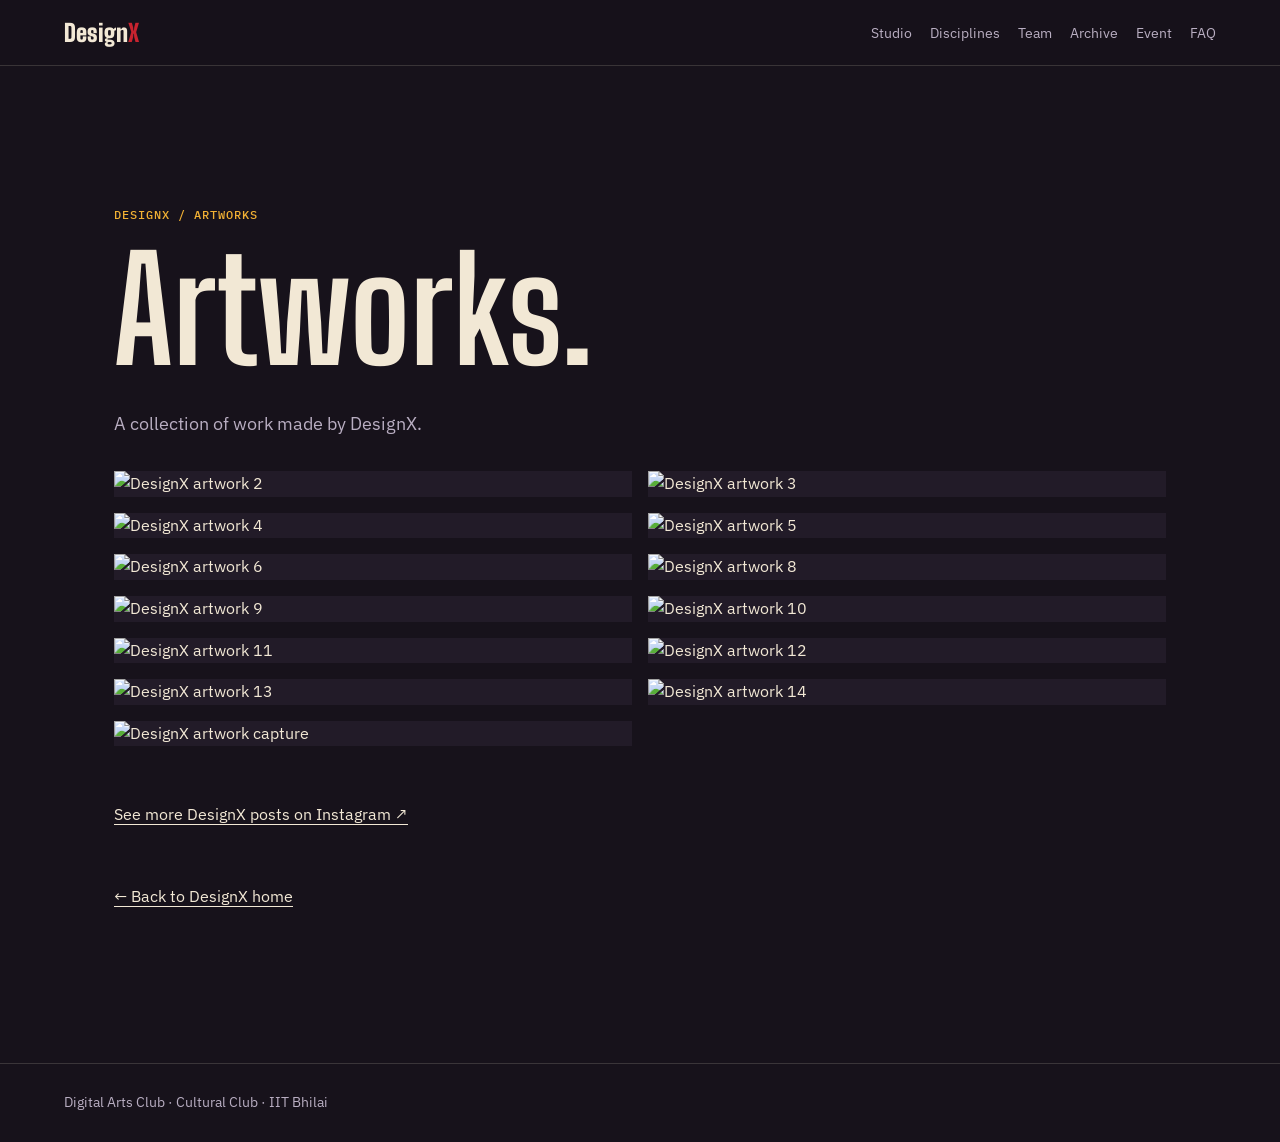
==== archive.html @ 1ffbacb4 "Add files via upload" ====
<!doctype html>
<html lang="en">
<head><meta charset="UTF-8"><meta name="viewport" content="width=device-width, initial-scale=1"><title>Archive | DesignX</title><link rel="preconnect" href="https://fonts.googleapis.com"><link rel="preconnect" href="https://fonts.gstatic.com" crossorigin><link href="https://fonts.googleapis.com/css2?family=Big+Shoulders+Display:wght@600;800;900&family=IBM+Plex+Sans:wght@400;500;600&family=IBM+Plex+Mono:wght@500&display=swap" rel="stylesheet"><link rel="stylesheet" href="pages.css"></head>
<body><header class="site-header"><a class="brand" href="desinx%20(1).html">Design<span class="x">X</span></a><nav class="nav" aria-label="Primary"><a href="studio.html">Studio</a><a href="disciplines.html">Disciplines</a><a href="team.html">Team</a><a href="archive.html">Archive</a><a href="event.html">Event</a><a href="faq.html">FAQ</a></nav></header><main><p class="eyebrow">DesignX / Artworks</p><h1>Artworks.</h1><p class="intro">A collection of work made by DesignX.</p><div class="image-grid"><article class="image-card"><img src="images/Artworks/2.PNG" alt="DesignX artwork 2"></article><article class="image-card"><img src="images/Artworks/3.PNG" alt="DesignX artwork 3"></article><article class="image-card"><img src="images/Artworks/4.PNG" alt="DesignX artwork 4"></article><article class="image-card"><img src="images/Artworks/5.PNG" alt="DesignX artwork 5"></article><article class="image-card"><img src="images/Artworks/6.PNG" alt="DesignX artwork 6"></article><article class="image-card"><img src="images/Artworks/8.PNG" alt="DesignX artwork 8"></article><article class="image-card"><img src="images/Artworks/9.PNG" alt="DesignX artwork 9"></article><article class="image-card"><img src="images/Artworks/10.PNG" alt="DesignX artwork 10"></article><article class="image-card"><img src="images/Artworks/11.PNG" alt="DesignX artwork 11"></article><article class="image-card"><img src="images/Artworks/12.PNG" alt="DesignX artwork 12"></article><article class="image-card"><img src="images/Artworks/13.PNG" alt="DesignX artwork 13"></article><article class="image-card"><img src="images/Artworks/14.PNG" alt="DesignX artwork 14"></article><article class="image-card"><img src="images/Artworks/Capture.PNG" alt="DesignX artwork capture"></article></div><a class="back" href="https://www.instagram.com/designx_iitbhilai/" target="_blank" rel="noopener">See more DesignX posts on Instagram ↗</a><br><a class="back" href="desinx%20(1).html">← Back to DesignX home</a></main><footer class="site-footer">Digital Arts Club · Cultural Club · IIT Bhilai</footer></body>
</html>
---- pages.css ----
:root {
  --ink: #17121b;
  --ink-2: #221b28;
  --paper: #f2e8d5;
  --red: #c8232f;
  --sun: #f2b134;
  --dim: #b9aec2;
  --display: "Big Shoulders Display", sans-serif;
  --body: "IBM Plex Sans", sans-serif;
  --mono: "IBM Plex Mono", monospace;
}
* { box-sizing: border-box; }
html, body { margin: 0; min-height: 100%; background: var(--ink); color: var(--paper); }
body { font-family: var(--body); line-height: 1.6; }
a { color: inherit; }
.site-header { position: sticky; top: 0; z-index: 2; display: flex; align-items: center; justify-content: space-between; gap: 28px; padding: 18px 5vw; background: rgba(23, 18, 27, .96); border-bottom: 1px solid rgba(242, 232, 213, .16); }
.brand { font: 900 1.5rem var(--display); text-decoration: none; white-space: nowrap; }
.brand .x { color: var(--red); }
.nav { display: flex; flex-wrap: wrap; justify-content: flex-end; gap: 18px; font-size: .9rem; }
.nav a { text-decoration: none; color: var(--dim); }
.nav a:hover, .nav a:focus-visible, .back:hover, .back:focus-visible { color: var(--sun); }
main { max-width: 1180px; margin: 0 auto; padding: 10vw 5vw 12vw; }
.eyebrow { color: var(--sun); font: 500 .78rem var(--mono); letter-spacing: .08em; text-transform: uppercase; }
h1, h2, h3 { margin: 0; font-family: var(--display); line-height: 1; }
h1 { max-width: 10ch; margin-top: 16px; font-size: clamp(4rem, 13vw, 9rem); }
h2 { margin-top: 68px; font-size: clamp(2rem, 5vw, 3.6rem); }
h3 { font-size: 1.6rem; }
.intro { max-width: 54ch; margin-top: 28px; color: var(--dim); font-size: 1.12rem; }
.grid { display: grid; grid-template-columns: repeat(2, minmax(0, 1fr)); gap: 1px; margin-top: 32px; background: rgba(242, 232, 213, .16); }
.card { min-height: 180px; padding: 26px; background: var(--ink-2); }
.card p { margin: 12px 0 0; color: var(--dim); }
.image-grid { display: grid; grid-template-columns: repeat(2, minmax(0, 1fr)); gap: 16px; margin-top: 32px; }
.image-card { overflow: hidden; background: var(--ink-2); }
.image-card img { display: block; width: 100%; height: auto; }
.list { margin-top: 32px; border-top: 1px solid rgba(242, 232, 213, .16); }
.list article { padding: 24px 0; border-bottom: 1px solid rgba(242, 232, 213, .16); }
.list p { max-width: 62ch; margin: 10px 0 0; color: var(--dim); }
.back { display: inline-block; margin-top: 56px; color: var(--paper); text-underline-offset: 4px; }
.site-footer { padding: 28px 5vw; border-top: 1px solid rgba(242, 232, 213, .16); color: var(--dim); font-size: .85rem; }
@media (max-width: 700px) {
  .site-header { align-items: flex-start; flex-direction: column; gap: 12px; }
  .nav { justify-content: flex-start; gap: 10px 16px; }
  .grid { grid-template-columns: 1fr; }
  .image-grid { grid-template-columns: 1fr; }
  main { padding-top: 18vw; }
}
@media (prefers-reduced-motion: no-preference) {
  main { animation: enter .6s ease both; }
  @keyframes enter { from { opacity: 0; transform: translateY(14px); } to { opacity: 1; transform: none; } }
}
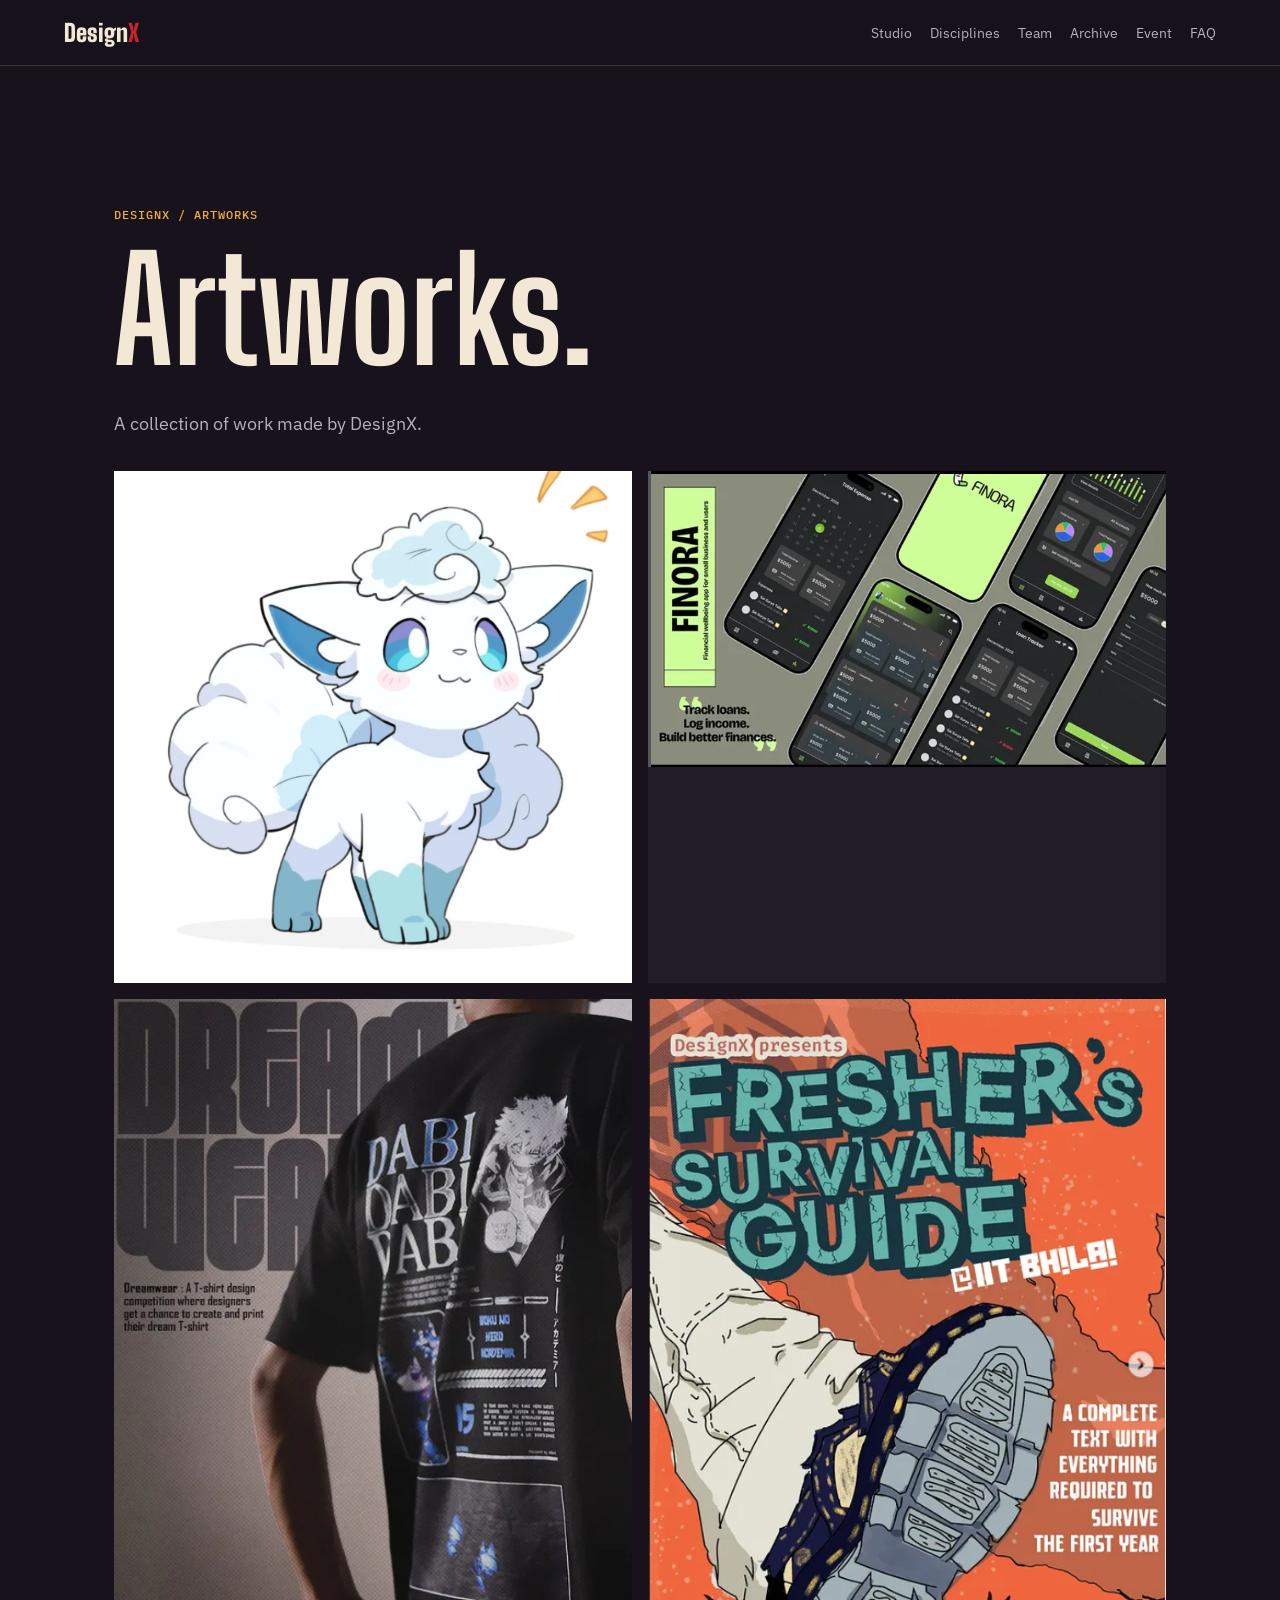
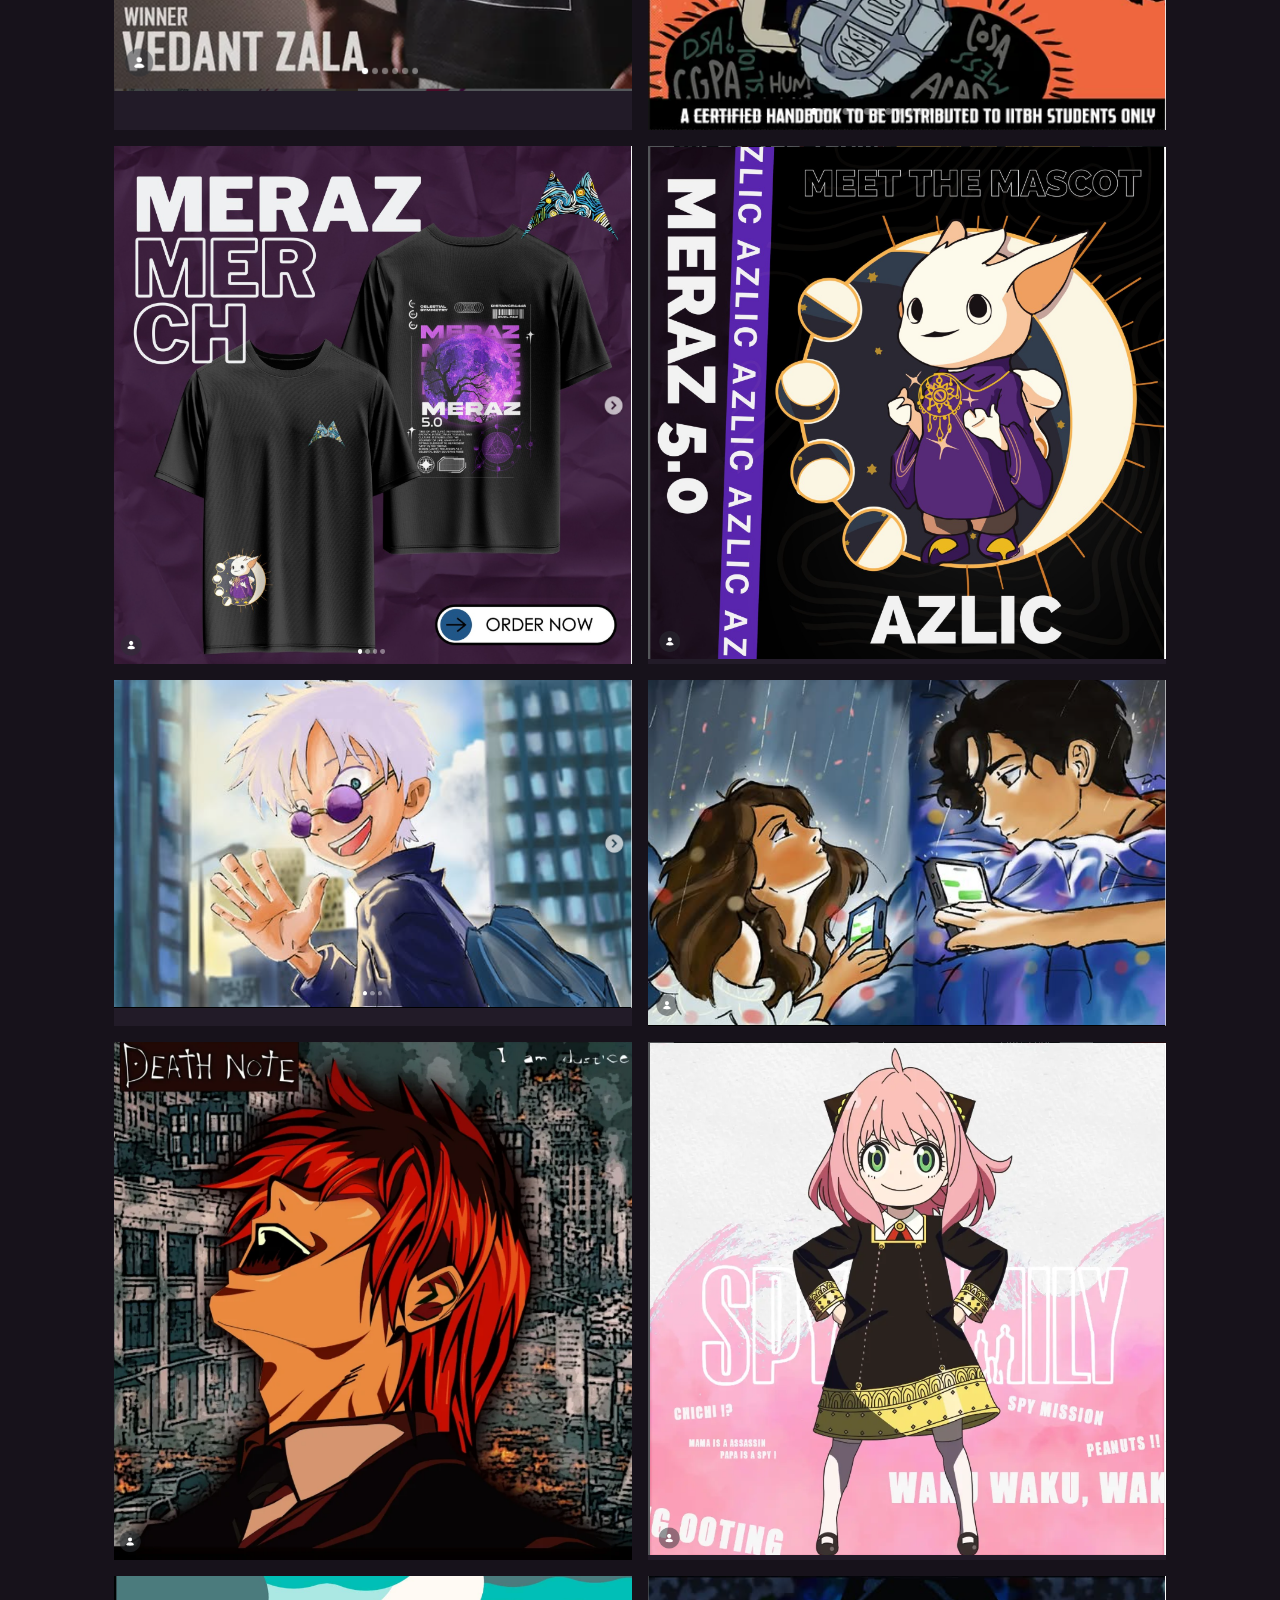
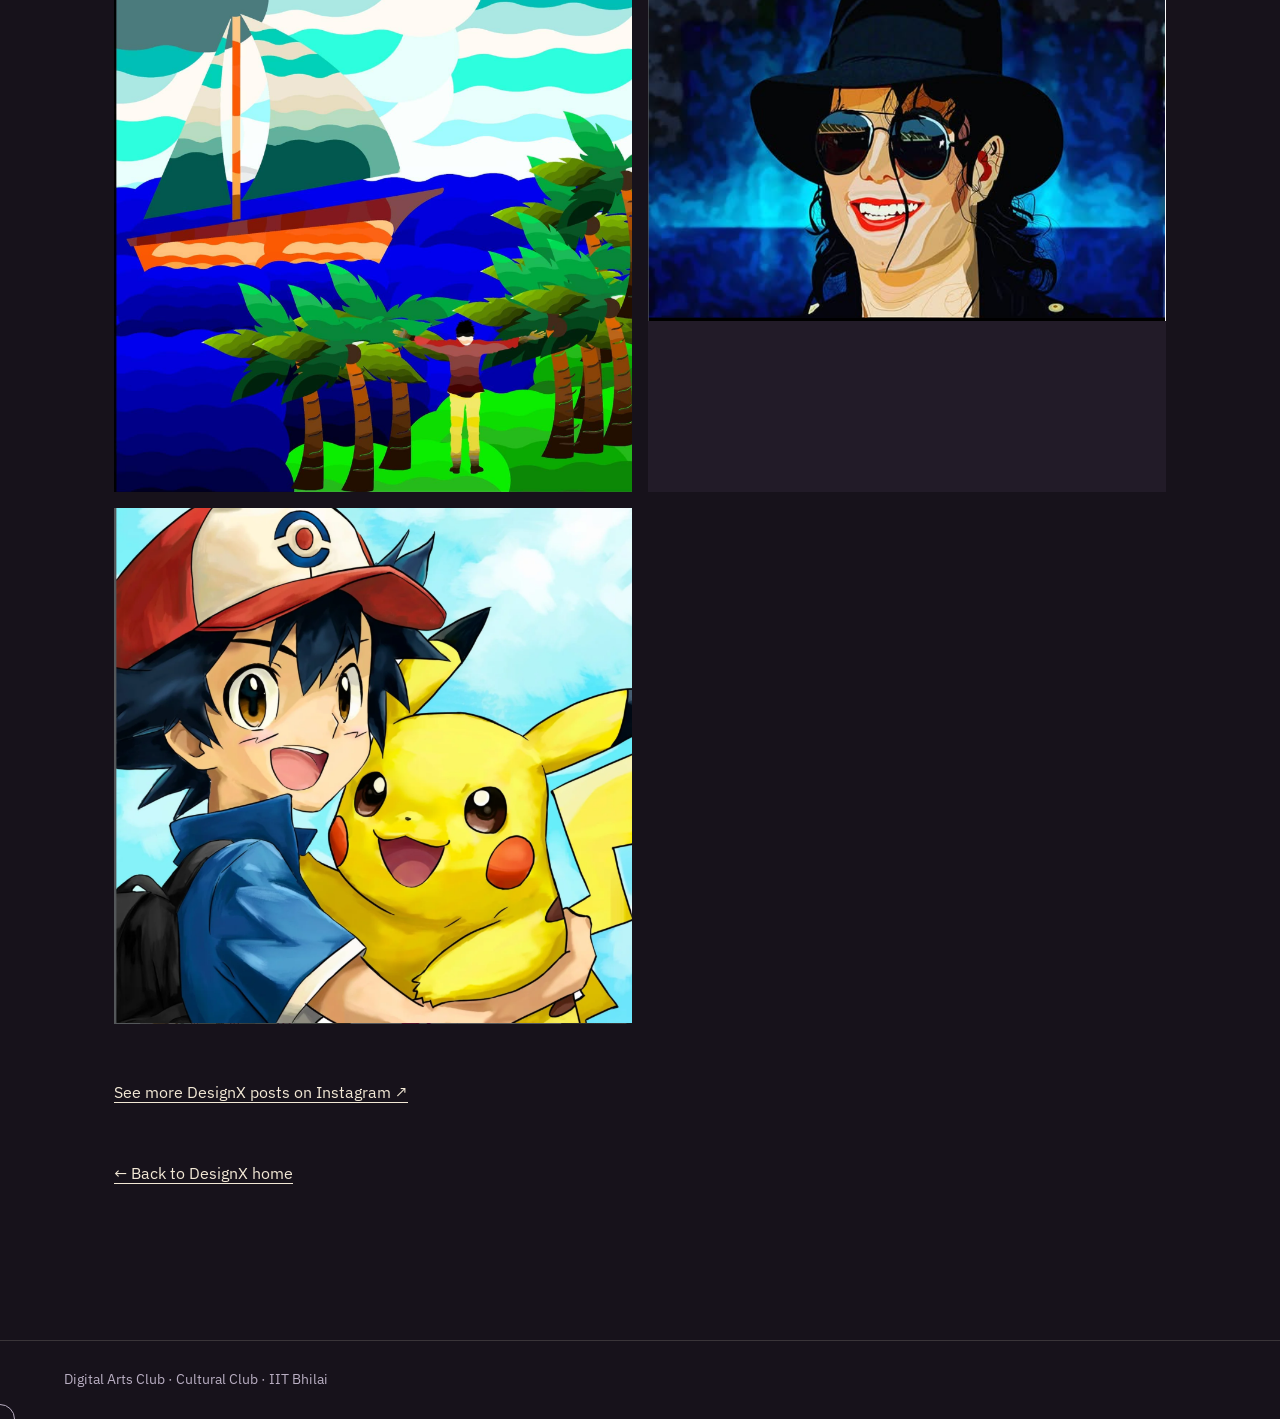
==== commit e479e1d2: "Add files via upload" ====
--- a/archive.html
+++ b/archive.html
@@ -2,4 +2,5 @@
 <html lang="en">
 <head><meta charset="UTF-8"><meta name="viewport" content="width=device-width, initial-scale=1"><title>Archive | DesignX</title><link rel="preconnect" href="https://fonts.googleapis.com"><link rel="preconnect" href="https://fonts.gstatic.com" crossorigin><link href="https://fonts.googleapis.com/css2?family=Big+Shoulders+Display:wght@600;800;900&family=IBM+Plex+Sans:wght@400;500;600&family=IBM+Plex+Mono:wght@500&display=swap" rel="stylesheet"><link rel="stylesheet" href="pages.css"></head>
 <body><header class="site-header"><a class="brand" href="desinx%20(1).html">Design<span class="x">X</span></a><nav class="nav" aria-label="Primary"><a href="studio.html">Studio</a><a href="disciplines.html">Disciplines</a><a href="team.html">Team</a><a href="archive.html">Archive</a><a href="event.html">Event</a><a href="faq.html">FAQ</a></nav></header><main><p class="eyebrow">DesignX / Artworks</p><h1>Artworks.</h1><p class="intro">A collection of work made by DesignX.</p><div class="image-grid"><article class="image-card"><img src="images/Artworks/2.PNG" alt="DesignX artwork 2"></article><article class="image-card"><img src="images/Artworks/3.PNG" alt="DesignX artwork 3"></article><article class="image-card"><img src="images/Artworks/4.PNG" alt="DesignX artwork 4"></article><article class="image-card"><img src="images/Artworks/5.PNG" alt="DesignX artwork 5"></article><article class="image-card"><img src="images/Artworks/6.PNG" alt="DesignX artwork 6"></article><article class="image-card"><img src="images/Artworks/8.PNG" alt="DesignX artwork 8"></article><article class="image-card"><img src="images/Artworks/9.PNG" alt="DesignX artwork 9"></article><article class="image-card"><img src="images/Artworks/10.PNG" alt="DesignX artwork 10"></article><article class="image-card"><img src="images/Artworks/11.PNG" alt="DesignX artwork 11"></article><article class="image-card"><img src="images/Artworks/12.PNG" alt="DesignX artwork 12"></article><article class="image-card"><img src="images/Artworks/13.PNG" alt="DesignX artwork 13"></article><article class="image-card"><img src="images/Artworks/14.PNG" alt="DesignX artwork 14"></article><article class="image-card"><img src="images/Artworks/Capture.PNG" alt="DesignX artwork capture"></article></div><a class="back" href="https://www.instagram.com/designx_iitbhilai/" target="_blank" rel="noopener">See more DesignX posts on Instagram ↗</a><br><a class="back" href="desinx%20(1).html">← Back to DesignX home</a></main><footer class="site-footer">Digital Arts Club · Cultural Club · IIT Bhilai</footer></body>
+<script src="designx-enhancements.js"></script>
 </html>
--- a/pages.css
+++ b/pages.css
@@ -1,3 +1,5 @@
+@import url("enhancements.css");
+
 :root {
   --ink: #17121b;
   --ink-2: #221b28;
@@ -26,6 +28,9 @@
 h2 { margin-top: 68px; font-size: clamp(2rem, 5vw, 3.6rem); }
 h3 { font-size: 1.6rem; }
 .intro { max-width: 54ch; margin-top: 28px; color: var(--dim); font-size: 1.12rem; }
+.page-intro-grid { display: grid; grid-template-columns: 1fr; gap: 32px; align-items: center; }
+.page-image { display: block; width: 100%; height: auto; max-height: 520px; object-fit: cover; background: var(--ink-2); }
+@media (min-width: 760px) { .page-intro-grid { grid-template-columns: 1.1fr .9fr; gap: 56px; } }
 .grid { display: grid; grid-template-columns: repeat(2, minmax(0, 1fr)); gap: 1px; margin-top: 32px; background: rgba(242, 232, 213, .16); }
 .card { min-height: 180px; padding: 26px; background: var(--ink-2); }
 .card p { margin: 12px 0 0; color: var(--dim); }
@@ -35,6 +40,9 @@
 .list { margin-top: 32px; border-top: 1px solid rgba(242, 232, 213, .16); }
 .list article { padding: 24px 0; border-bottom: 1px solid rgba(242, 232, 213, .16); }
 .list p { max-width: 62ch; margin: 10px 0 0; color: var(--dim); }
+.event-list { display: grid; gap: 1px; margin-top: 40px; background: rgba(242, 232, 213, .16); }
+.event-item { padding: 26px; background: var(--ink-2); }
+.event-item p { max-width: 70ch; margin: 12px 0 0; color: var(--dim); }
 .back { display: inline-block; margin-top: 56px; color: var(--paper); text-underline-offset: 4px; }
 .site-footer { padding: 28px 5vw; border-top: 1px solid rgba(242, 232, 213, .16); color: var(--dim); font-size: .85rem; }
 @media (max-width: 700px) {
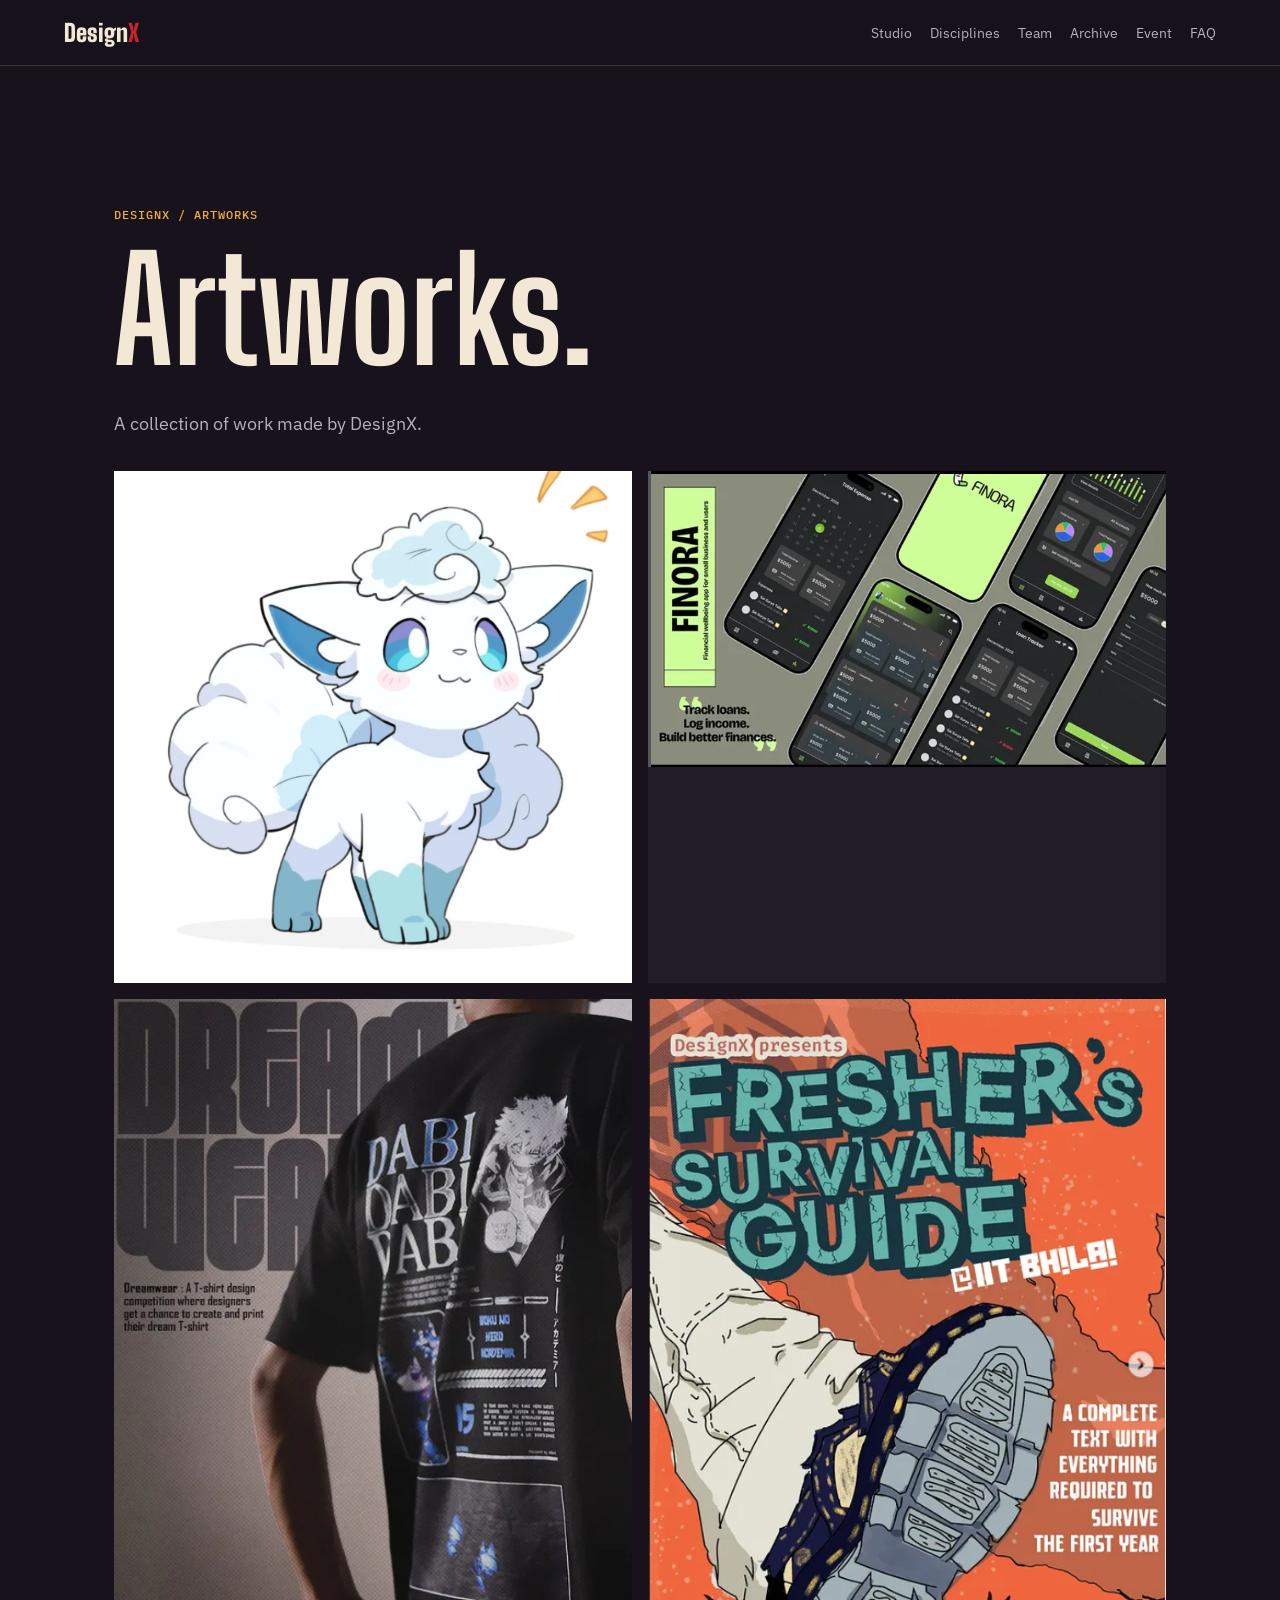
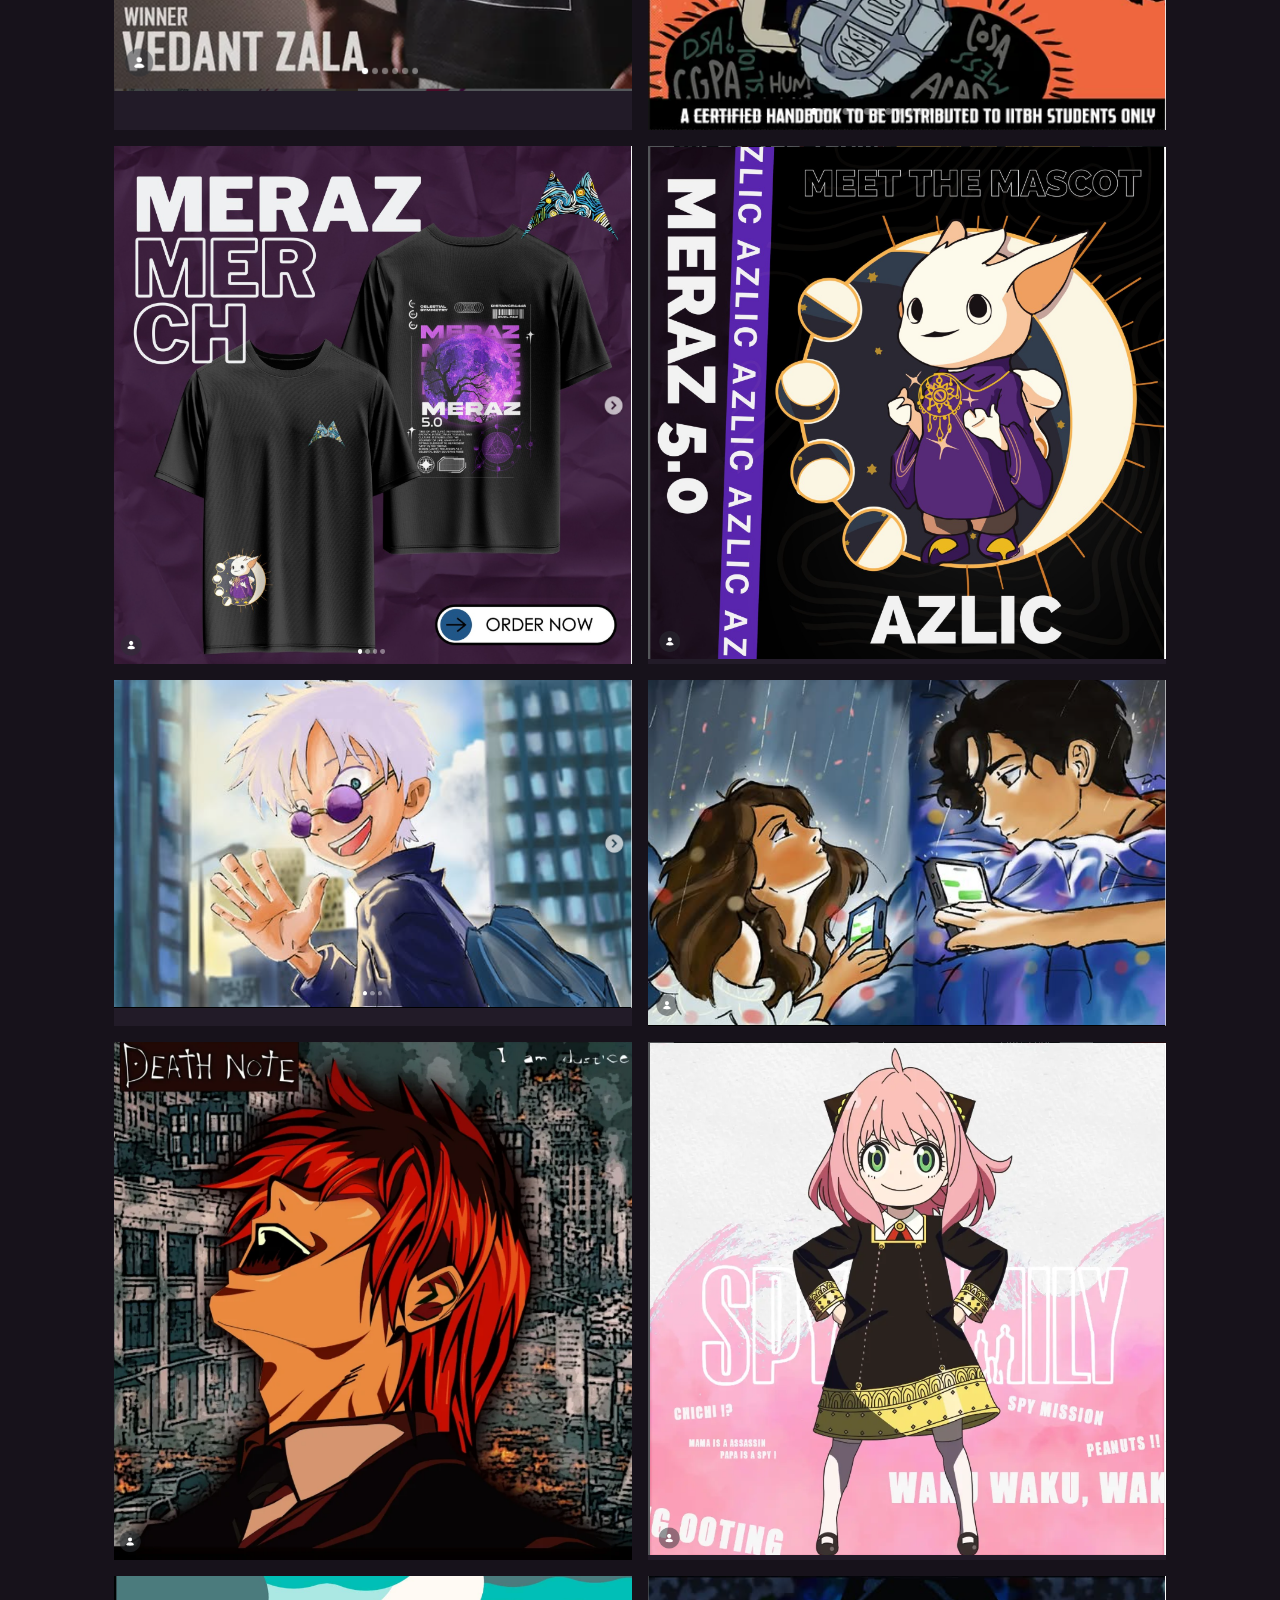
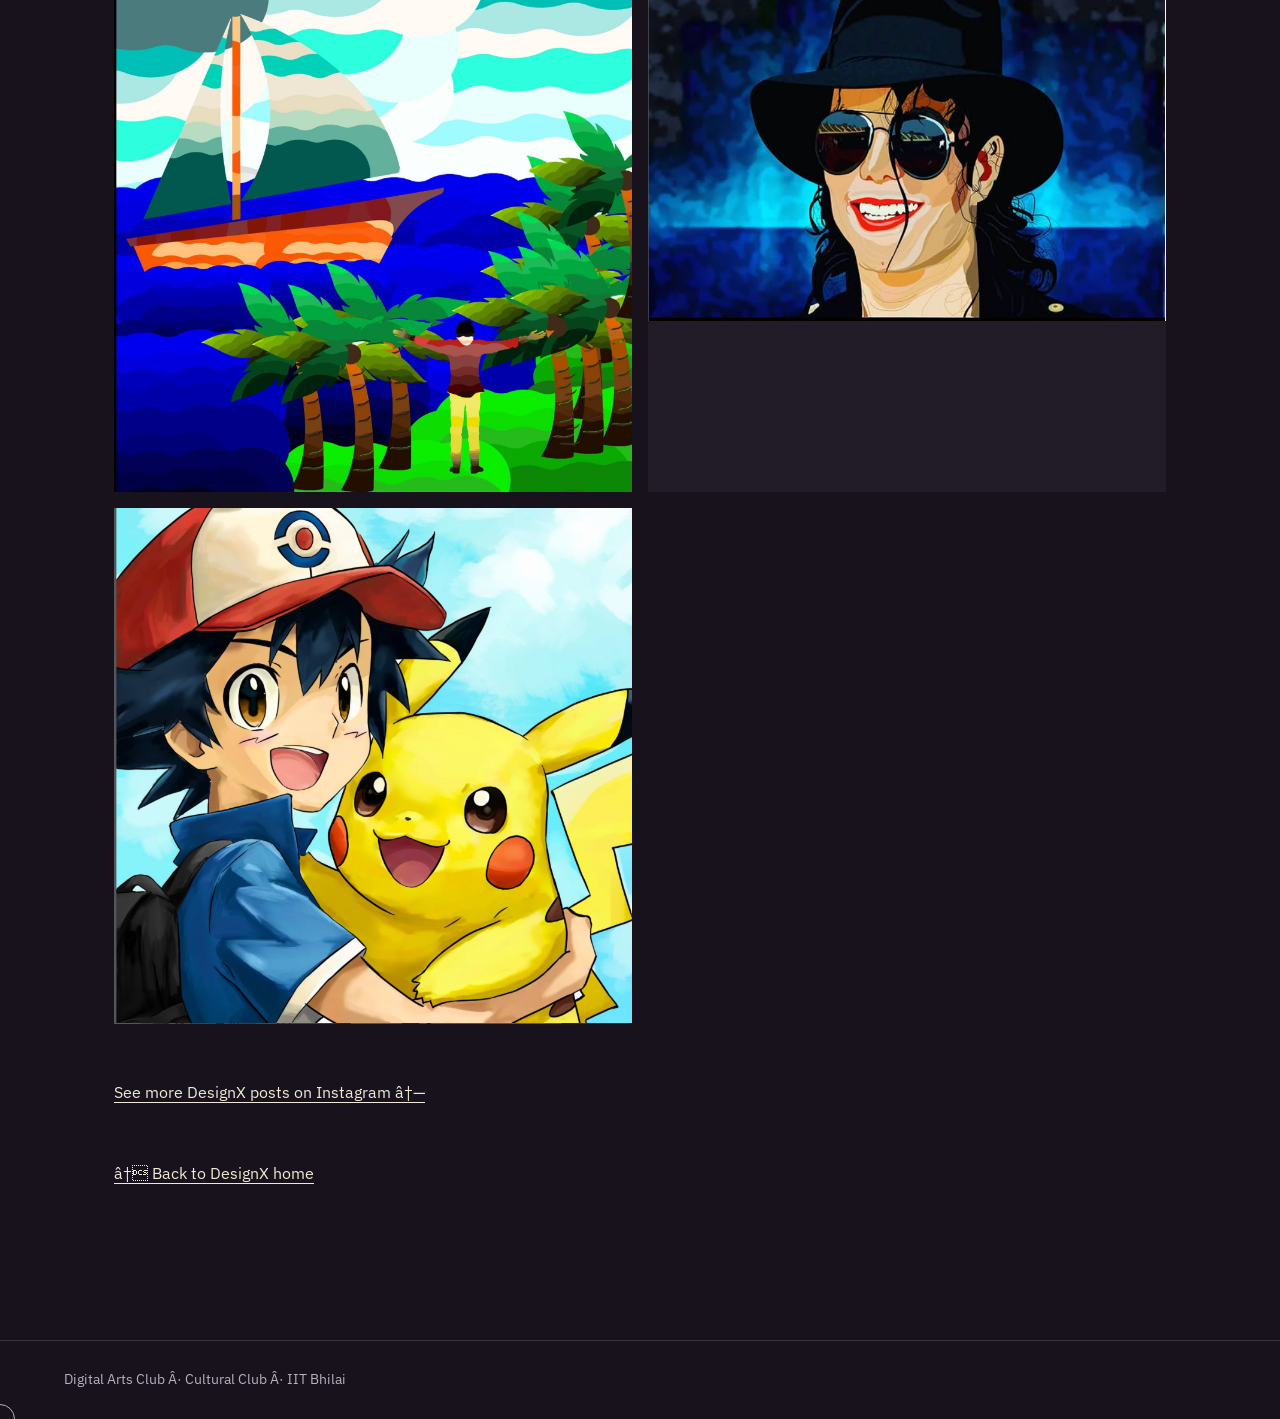
==== commit 736334c5: "Add files via upload" ====
--- a/archive.html
+++ b/archive.html
@@ -1,6 +1,6 @@
-<!doctype html>
+﻿<!doctype html>
 <html lang="en">
 <head><meta charset="UTF-8"><meta name="viewport" content="width=device-width, initial-scale=1"><title>Archive | DesignX</title><link rel="preconnect" href="https://fonts.googleapis.com"><link rel="preconnect" href="https://fonts.gstatic.com" crossorigin><link href="https://fonts.googleapis.com/css2?family=Big+Shoulders+Display:wght@600;800;900&family=IBM+Plex+Sans:wght@400;500;600&family=IBM+Plex+Mono:wght@500&display=swap" rel="stylesheet"><link rel="stylesheet" href="pages.css"></head>
-<body><header class="site-header"><a class="brand" href="desinx%20(1).html">Design<span class="x">X</span></a><nav class="nav" aria-label="Primary"><a href="studio.html">Studio</a><a href="disciplines.html">Disciplines</a><a href="team.html">Team</a><a href="archive.html">Archive</a><a href="event.html">Event</a><a href="faq.html">FAQ</a></nav></header><main><p class="eyebrow">DesignX / Artworks</p><h1>Artworks.</h1><p class="intro">A collection of work made by DesignX.</p><div class="image-grid"><article class="image-card"><img src="images/Artworks/2.PNG" alt="DesignX artwork 2"></article><article class="image-card"><img src="images/Artworks/3.PNG" alt="DesignX artwork 3"></article><article class="image-card"><img src="images/Artworks/4.PNG" alt="DesignX artwork 4"></article><article class="image-card"><img src="images/Artworks/5.PNG" alt="DesignX artwork 5"></article><article class="image-card"><img src="images/Artworks/6.PNG" alt="DesignX artwork 6"></article><article class="image-card"><img src="images/Artworks/8.PNG" alt="DesignX artwork 8"></article><article class="image-card"><img src="images/Artworks/9.PNG" alt="DesignX artwork 9"></article><article class="image-card"><img src="images/Artworks/10.PNG" alt="DesignX artwork 10"></article><article class="image-card"><img src="images/Artworks/11.PNG" alt="DesignX artwork 11"></article><article class="image-card"><img src="images/Artworks/12.PNG" alt="DesignX artwork 12"></article><article class="image-card"><img src="images/Artworks/13.PNG" alt="DesignX artwork 13"></article><article class="image-card"><img src="images/Artworks/14.PNG" alt="DesignX artwork 14"></article><article class="image-card"><img src="images/Artworks/Capture.PNG" alt="DesignX artwork capture"></article></div><a class="back" href="https://www.instagram.com/designx_iitbhilai/" target="_blank" rel="noopener">See more DesignX posts on Instagram ↗</a><br><a class="back" href="desinx%20(1).html">← Back to DesignX home</a></main><footer class="site-footer">Digital Arts Club · Cultural Club · IIT Bhilai</footer></body>
+<body><header class="site-header"><a class="brand" href="index.html">Design<span class="x">X</span></a><nav class="nav" aria-label="Primary"><a href="studio.html">Studio</a><a href="disciplines.html">Disciplines</a><a href="team.html">Team</a><a href="archive.html">Archive</a><a href="event.html">Event</a><a href="faq.html">FAQ</a></nav></header><main><p class="eyebrow">DesignX / Artworks</p><h1>Artworks.</h1><p class="intro">A collection of work made by DesignX.</p><div class="image-grid"><article class="image-card"><img src="images/Artworks/2.PNG" alt="DesignX artwork 2"></article><article class="image-card"><img src="images/Artworks/3.PNG" alt="DesignX artwork 3"></article><article class="image-card"><img src="images/Artworks/4.PNG" alt="DesignX artwork 4"></article><article class="image-card"><img src="images/Artworks/5.PNG" alt="DesignX artwork 5"></article><article class="image-card"><img src="images/Artworks/6.PNG" alt="DesignX artwork 6"></article><article class="image-card"><img src="images/Artworks/8.PNG" alt="DesignX artwork 8"></article><article class="image-card"><img src="images/Artworks/9.PNG" alt="DesignX artwork 9"></article><article class="image-card"><img src="images/Artworks/10.PNG" alt="DesignX artwork 10"></article><article class="image-card"><img src="images/Artworks/11.PNG" alt="DesignX artwork 11"></article><article class="image-card"><img src="images/Artworks/12.PNG" alt="DesignX artwork 12"></article><article class="image-card"><img src="images/Artworks/13.PNG" alt="DesignX artwork 13"></article><article class="image-card"><img src="images/Artworks/14.PNG" alt="DesignX artwork 14"></article><article class="image-card"><img src="images/Artworks/Capture.PNG" alt="DesignX artwork capture"></article></div><a class="back" href="https://www.instagram.com/designx_iitbhilai/" target="_blank" rel="noopener">See more DesignX posts on Instagram â†—</a><br><a class="back" href="index.html">â† Back to DesignX home</a></main><footer class="site-footer">Digital Arts Club Â· Cultural Club Â· IIT Bhilai</footer></body>
 <script src="designx-enhancements.js"></script>
 </html>
